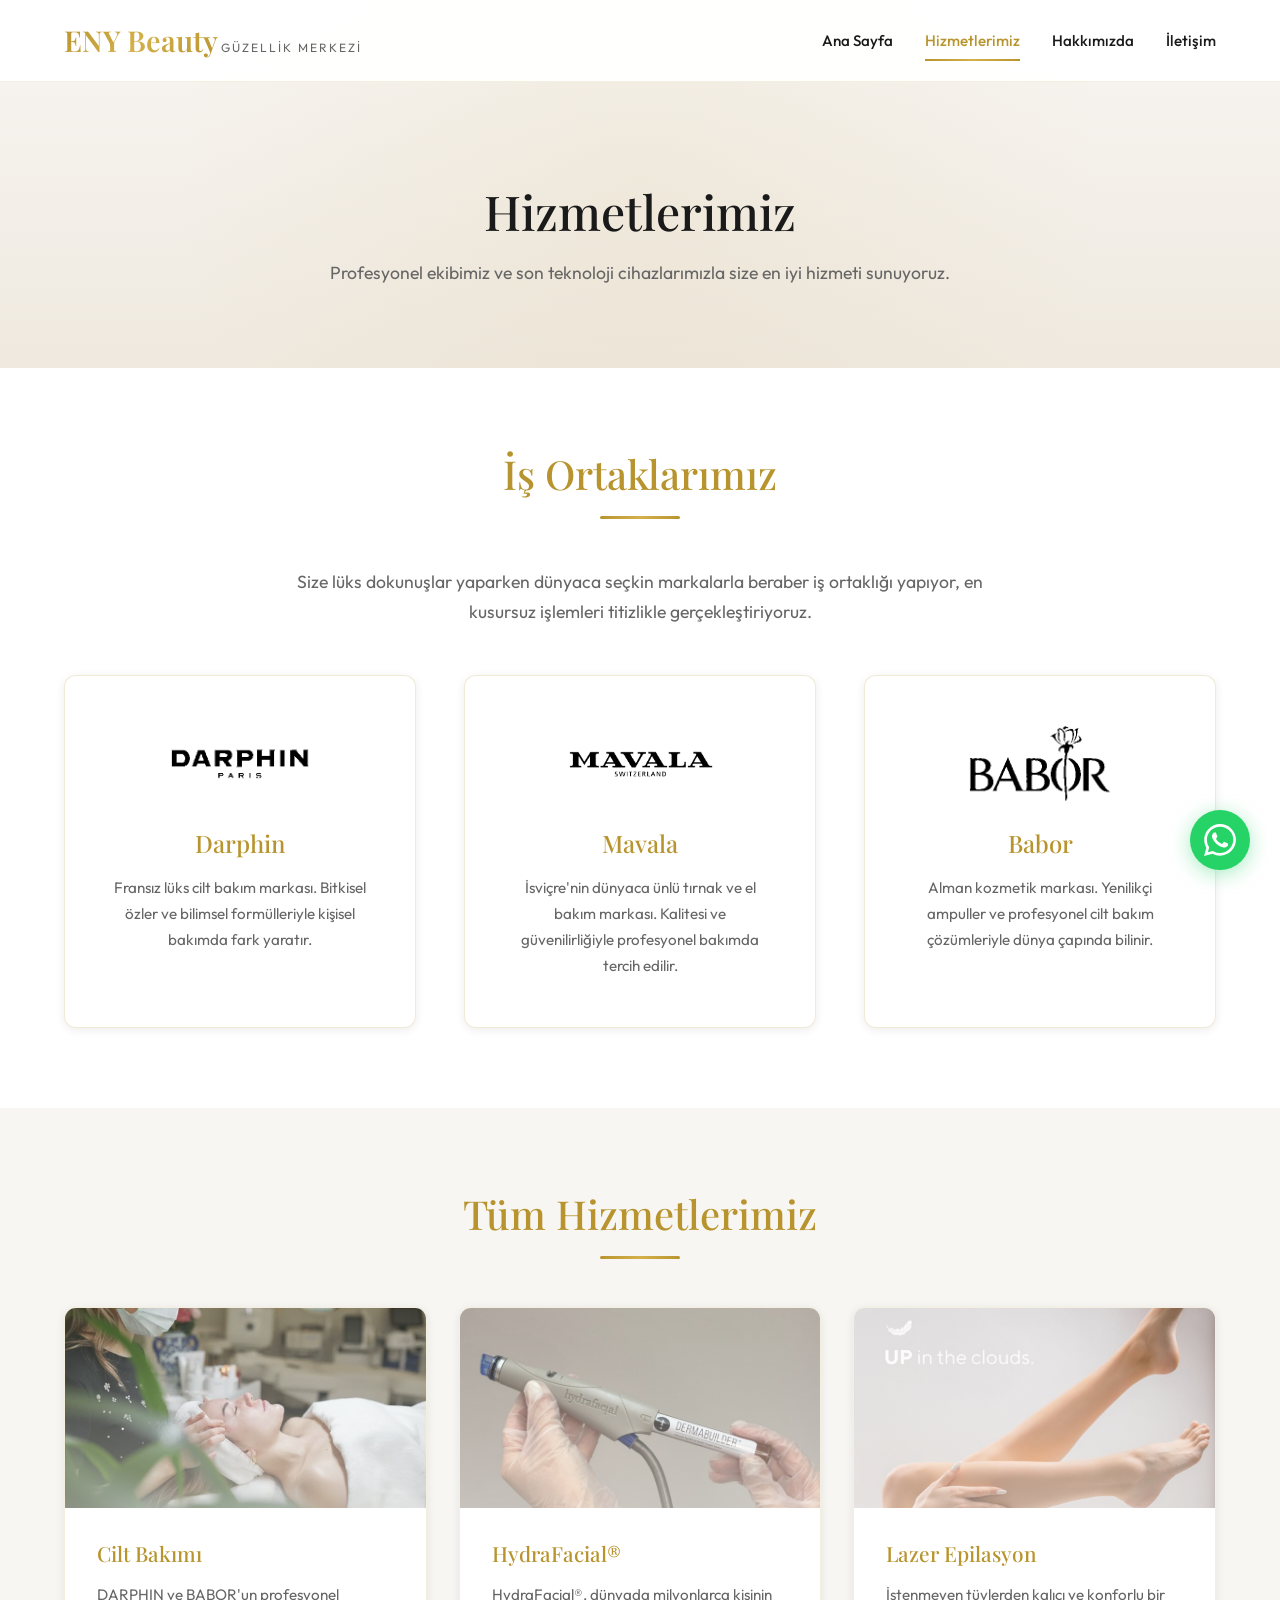
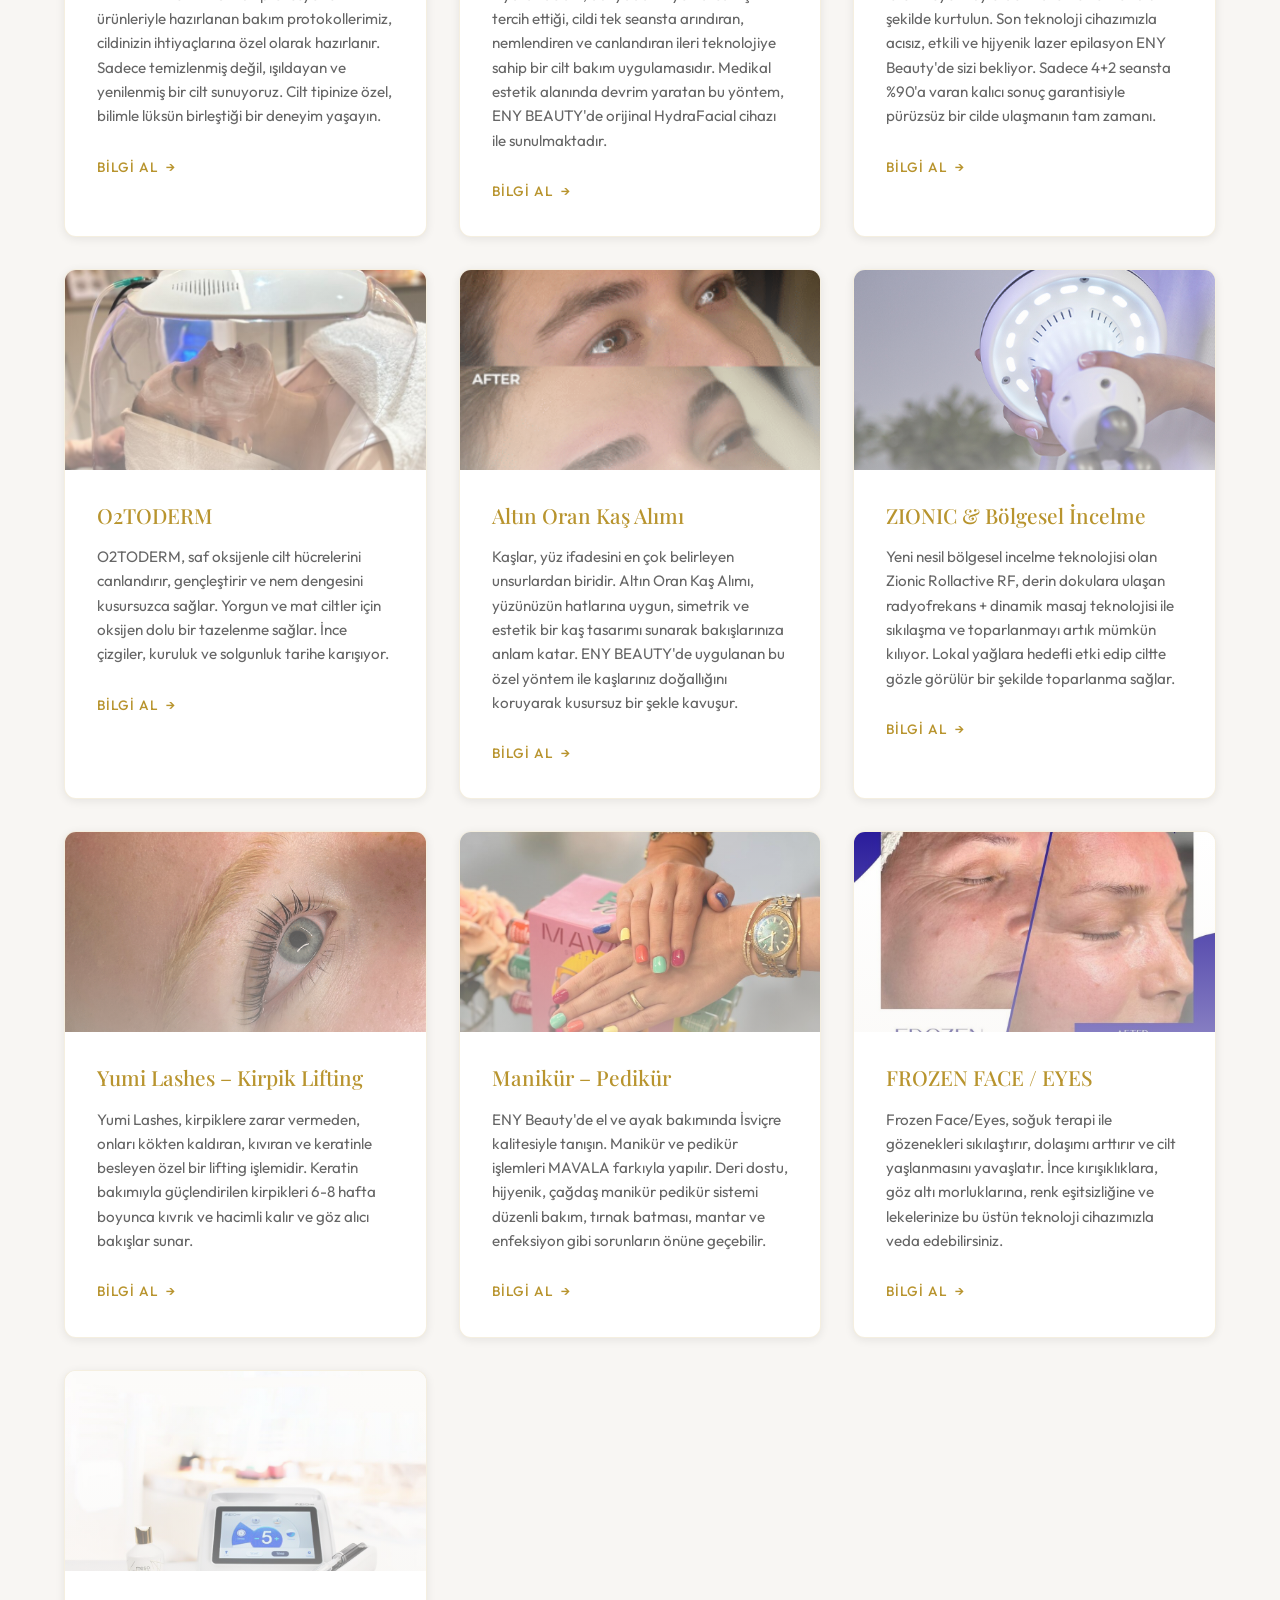
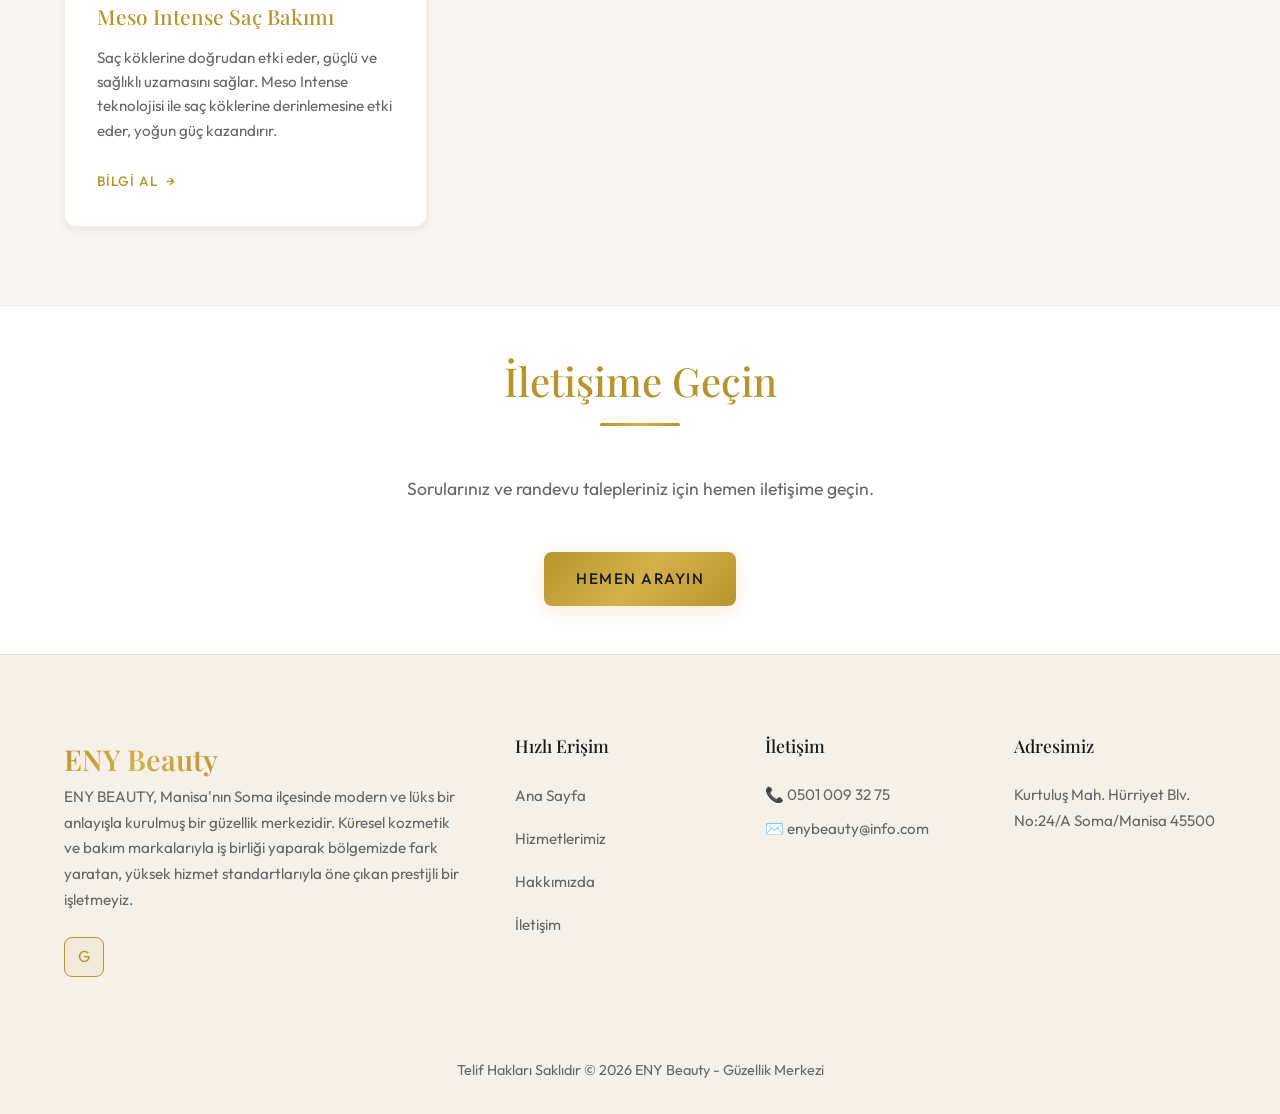
==== hizmetlerimiz.html @ 9ed24756 "all push" ====
<!DOCTYPE html>
<html lang="tr">

<head>
    <meta charset="UTF-8">
    <meta name="viewport" content="width=device-width, initial-scale=1.0">
    <meta name="description"
        content="ENY Beauty Hizmetlerimiz - Cilt Bakımı, HydraFacial, Lazer Epilasyon, O2TODERM ve daha fazlası.">
    <title>Hizmetlerimiz - ENY Beauty - Güzellik Merkezi</title>
    <link rel="icon" type="image/png" href="img/Ana-sayfa/Logo.png">

    <!-- Google Fonts -->
    <link rel="preconnect" href="https://fonts.googleapis.com">
    <link rel="preconnect" href="https://fonts.gstatic.com" crossorigin>
    <link
        href="https://fonts.googleapis.com/css2?family=Outfit:wght@300;400;500;600;700&family=Playfair+Display:wght@400;500;600;700&display=swap"
        rel="stylesheet">

    <!-- Styles -->
    <link rel="stylesheet" href="css/style.css">
</head>

<body>
    <!-- Header -->
    <header class="header" id="header">
        <div class="container">
            <a href="index.html" class="logo">
                <div>
                    <span class="logo-text">ENY Beauty</span>
                    <span class="logo-tagline">Güzellik Merkezi</span>
                </div>
            </a>

            <nav class="nav" id="nav">
                <a href="index.html" class="nav-link">Ana Sayfa</a>
                <a href="hizmetlerimiz.html" class="nav-link active">Hizmetlerimiz</a>
                <a href="hakkimizda.html" class="nav-link">Hakkımızda</a>
                <a href="iletisim.html" class="nav-link">İletişim</a>
            </nav>

            <div class="menu-toggle" id="menuToggle">
                <span></span>
                <span></span>
                <span></span>
            </div>
        </div>
    </header>

    <!-- Page Header -->
    <section class="page-header">
        <div class="container">
            <h1>Hizmetlerimiz</h1>
            <p>Profesyonel ekibimiz ve son teknoloji cihazlarımızla size en iyi hizmeti sunuyoruz.</p>
        </div>
    </section>

    <!-- Partners Section -->
    <section class="section partners">
        <div class="container">
            <h2 class="section-title">İş Ortaklarımız</h2>
            <p class="section-subtitle">
                Size lüks dokunuşlar yaparken dünyaca seçkin markalarla beraber iş ortaklığı yapıyor, en kusursuz
                işlemleri titizlikle gerçekleştiriyoruz.
            </p>

            <div class="partners-grid">
                <div class="partner-card">
                    <img src="img/is-birlikleri/Darphin.png" alt="Darphin Logo" class="partner-logo-img">
                    <h3>Darphin</h3>
                    <p>Fransız lüks cilt bakım markası. Bitkisel özler ve bilimsel formülleriyle kişisel bakımda fark
                        yaratır.</p>
                </div>

                <div class="partner-card">
                    <img src="img/is-birlikleri/Mavala.png" alt="Mavala Logo" class="partner-logo-img">
                    <h3>Mavala</h3>
                    <p>İsviçre'nin dünyaca ünlü tırnak ve el bakım markası. Kalitesi ve güvenilirliğiyle profesyonel
                        bakımda tercih edilir.</p>
                </div>

                <div class="partner-card">
                    <img src="img/is-birlikleri/Babor.png" alt="Babor Logo" class="partner-logo-img">
                    <h3>Babor</h3>
                    <p>Alman kozmetik markası. Yenilikçi ampuller ve profesyonel cilt bakım çözümleriyle dünya çapında
                        bilinir.</p>
                </div>
            </div>
        </div>
    </section>

    <!-- All Services Section -->
    <section class="section services">
        <div class="container">
            <h2 class="section-title">Tüm Hizmetlerimiz</h2>

            <div class="services-grid">
                <!-- Cilt Bakımı -->
                <div class="service-card">
                    <div class="service-card-image">
                        <img src="img/Ana-sayfa/cilt-bakimi.png" alt="Cilt Bakımı" class="service-img">
                    </div>
                    <div class="service-card-content">
                        <h3>Cilt Bakımı</h3>
                        <p>DARPHIN ve BABOR'un profesyonel ürünleriyle hazırlanan bakım protokollerimiz, cildinizin
                            ihtiyaçlarına özel olarak hazırlanır. Sadece temizlenmiş değil, ışıldayan ve yenilenmiş bir
                            cilt sunuyoruz. Cilt tipinize özel, bilimle lüksün birleştiği bir deneyim yaşayın.</p>
                        <a href="cilt-bakimi.html" class="service-link">Bilgi Al</a>
                    </div>
                </div>

                <!-- HydraFacial -->
                <div class="service-card">
                    <div class="service-card-image">
                        <img src="img/Ana-sayfa/hydra-facial.jpg" alt="HydraFacial" class="service-img">
                    </div>
                    <div class="service-card-content">
                        <h3>HydraFacial®</h3>
                        <p>HydraFacial®, dünyada milyonlarca kişinin tercih ettiği, cildi tek seansta arındıran,
                            nemlendiren ve canlandıran ileri teknolojiye sahip bir cilt bakım uygulamasıdır. Medikal
                            estetik alanında devrim yaratan bu yöntem, ENY BEAUTY'de orijinal HydraFacial cihazı ile
                            sunulmaktadır.</p>
                        <a href="hydrafacial.html" class="service-link">Bilgi Al</a>
                    </div>
                </div>

                <!-- Lazer Epilasyon -->
                <div class="service-card">
                    <div class="service-card-image">
                        <img src="img/Ana-sayfa/lazer-epilasyon.jpg" alt="Lazer Epilasyon" class="service-img">
                    </div>
                    <div class="service-card-content">
                        <h3>Lazer Epilasyon</h3>
                        <p>İstenmeyen tüylerden kalıcı ve konforlu bir şekilde kurtulun. Son teknoloji cihazımızla
                            acısız, etkili ve hijyenik lazer epilasyon ENY Beauty'de sizi bekliyor. Sadece 4+2 seansta
                            %90'a varan kalıcı sonuç garantisiyle pürüzsüz bir cilde ulaşmanın tam zamanı.</p>
                        <a href="lazer-epilasyon.html" class="service-link">Bilgi Al</a>
                    </div>
                </div>

                <!-- O2TODERM -->
                <div class="service-card">
                    <div class="service-card-image">
                        <img src="img/Ana-sayfa/o2-toderm.jpg" alt="O2TODERM" class="service-img">
                    </div>
                    <div class="service-card-content">
                        <h3>O2TODERM</h3>
                        <p>O2TODERM, saf oksijenle cilt hücrelerini canlandırır, gençleştirir ve nem dengesini
                            kusursuzca sağlar. Yorgun ve mat ciltler için oksijen dolu bir tazelenme sağlar. İnce
                            çizgiler, kuruluk ve solgunluk tarihe karışıyor.</p>
                        <a href="o2toderm.html" class="service-link">Bilgi Al</a>
                    </div>
                </div>

                <!-- Altın Oran Kaş Alımı -->
                <div class="service-card">
                    <div class="service-card-image">
                        <img src="img/Ana-sayfa/altin-oran-kas-alimi.png" alt="Altın Oran Kaş Alımı"
                            class="service-img">
                    </div>
                    <div class="service-card-content">
                        <h3>Altın Oran Kaş Alımı</h3>
                        <p>Kaşlar, yüz ifadesini en çok belirleyen unsurlardan biridir. Altın Oran Kaş Alımı, yüzünüzün
                            hatlarına uygun, simetrik ve estetik bir kaş tasarımı sunarak bakışlarınıza anlam katar. ENY
                            BEAUTY'de uygulanan bu özel yöntem ile kaşlarınız doğallığını koruyarak kusursuz bir şekle
                            kavuşur.</p>
                        <a href="altin-oran-kas-alimi.html" class="service-link">Bilgi Al</a>
                    </div>
                </div>

                <!-- ZIONIC & Bölgesel İncelme -->
                <div class="service-card">
                    <div class="service-card-image">
                        <img src="img/Ana-sayfa/zionic.jpg" alt="ZIONIC" class="service-img">
                    </div>
                    <div class="service-card-content">
                        <h3>ZIONIC & Bölgesel İncelme</h3>
                        <p>Yeni nesil bölgesel incelme teknolojisi olan Zionic Rollactive RF, derin dokulara ulaşan
                            radyofrekans + dinamik masaj teknolojisi ile sıkılaşma ve toparlanmayı artık mümkün kılıyor.
                            Lokal yağlara hedefli etki edip ciltte gözle görülür bir şekilde toparlanma sağlar.</p>
                        <a href="zionic.html" class="service-link">Bilgi Al</a>
                    </div>
                </div>

                <!-- Yumi Lashes – Kirpik Lifting -->
                <div class="service-card">
                    <div class="service-card-image">
                        <img src="img/Ana-sayfa/yumi-lashes.png" alt="Kirpik Lifting" class="service-img">
                    </div>
                    <div class="service-card-content">
                        <h3>Yumi Lashes – Kirpik Lifting</h3>
                        <p>Yumi Lashes, kirpiklere zarar vermeden, onları kökten kaldıran, kıvıran ve keratinle besleyen
                            özel bir lifting işlemidir. Keratin bakımıyla güçlendirilen kirpikleri 6-8 hafta boyunca
                            kıvrık ve hacimli kalır ve göz alıcı bakışlar sunar.</p>
                        <a href="kirpik-lifting.html" class="service-link">Bilgi Al</a>
                    </div>
                </div>

                <!-- Manikür – Pedikür -->
                <div class="service-card">
                    <div class="service-card-image">
                        <img src="img/Ana-sayfa/manikur-pedikur.jpg" alt="Manikür Pedikür" class="service-img">
                    </div>
                    <div class="service-card-content">
                        <h3>Manikür – Pedikür</h3>
                        <p>ENY Beauty'de el ve ayak bakımında İsviçre kalitesiyle tanışın. Manikür ve pedikür işlemleri
                            MAVALA farkıyla yapılır. Deri dostu, hijyenik, çağdaş manikür pedikür sistemi düzenli bakım,
                            tırnak batması, mantar ve enfeksiyon gibi sorunların önüne geçebilir.</p>
                        <a href="manikur-pedikur.html" class="service-link">Bilgi Al</a>
                    </div>
                </div>

                <!-- FROZEN FACE / EYES -->
                <div class="service-card">
                    <div class="service-card-image">
                        <img src="img/Ana-sayfa/frozen-eyes.jpg" alt="Frozen Face Eyes" class="service-img">
                    </div>
                    <div class="service-card-content">
                        <h3>FROZEN FACE / EYES</h3>
                        <p>Frozen Face/Eyes, soğuk terapi ile gözenekleri sıkılaştırır, dolaşımı arttırır ve cilt
                            yaşlanmasını yavaşlatır. İnce kırışıklıklara, göz altı morluklarına, renk eşitsizliğine ve
                            lekelerinize bu üstün teknoloji cihazımızla veda edebilirsiniz.</p>
                        <a href="frozenface-eyes.html" class="service-link">Bilgi Al</a>
                    </div>
                </div>

                <!-- Meso Intense Saç Bakımı -->
                <div class="service-card">
                    <div class="service-card-image">
                        <img src="img/Ana-sayfa/meos-intense.jpg" alt="Meso Intense" class="service-img">
                    </div>
                    <div class="service-card-content">
                        <h3>Meso Intense Saç Bakımı</h3>
                        <p>Saç köklerine doğrudan etki eder, güçlü ve sağlıklı uzamasını sağlar. Meso Intense
                            teknolojisi ile saç köklerine derinlemesine etki eder, yoğun güç kazandırır.</p>
                        <a href="meso-intense-sac-bakimi.html" class="service-link">Bilgi Al</a>
                    </div>
                </div>
            </div>
        </div>
    </section>

    <!-- Contact CTA -->
    <section class="section" style="background: var(--color-bg-card); padding: var(--spacing-xl) 0;">
        <div class="container text-center">
            <h2 class="section-title">İletişime Geçin</h2>
            <p class="section-subtitle">Sorularınız ve randevu talepleriniz için hemen iletişime geçin.</p>
            <a href="tel:+905010093275" class="btn btn-primary">Hemen Arayın</a>
        </div>
    </section>

    <!-- Footer -->
    <footer class="footer">
        <div class="container">
            <div class="footer-grid">
                <div class="footer-brand">
                    <span class="logo-text">ENY Beauty</span>
                    <p>
                        ENY BEAUTY, Manisa'nın Soma ilçesinde modern ve lüks bir anlayışla kurulmuş bir güzellik
                        merkezidir. Küresel kozmetik ve bakım markalarıyla iş birliği yaparak bölgemizde fark yaratan,
                        yüksek hizmet standartlarıyla öne çıkan prestijli bir işletmeyiz.
                    </p>
                    <div class="footer-social">
                        <a href="https://g.co/kgs/s9RyV7R" target="_blank" class="social-link"
                            title="Google Reviews">G</a>
                    </div>
                </div>

                <div class="footer-column">
                    <h4>Hızlı Erişim</h4>
                    <ul>
                        <li><a href="index.html">Ana Sayfa</a></li>
                        <li><a href="hizmetlerimiz.html">Hizmetlerimiz</a></li>
                        <li><a href="hakkimizda.html">Hakkımızda</a></li>
                        <li><a href="iletisim.html">İletişim</a></li>
                    </ul>
                </div>

                <div class="footer-column">
                    <h4>İletişim</h4>
                    <p>📞 0501 009 32 75</p>
                    <p>✉️ enybeauty@info.com</p>
                </div>

                <div class="footer-column">
                    <h4>Adresimiz</h4>
                    <p>Kurtuluş Mah. Hürriyet Blv. No:24/A Soma/Manisa 45500</p>
                </div>
            </div>

            <div class="footer-bottom">
                <p>Telif Hakları Saklıdır © 2026 ENY Beauty - Güzellik Merkezi</p>
            </div>
        </div>
    </footer>

    <!-- WhatsApp Button -->
    <a href="https://wa.me/905010093275" target="_blank" class="whatsapp-btn" title="WhatsApp ile iletişime geçin">
        <svg viewBox="0 0 24 24" xmlns="http://www.w3.org/2000/svg">
            <path
                d="M17.472 14.382c-.297-.149-1.758-.867-2.03-.967-.273-.099-.471-.148-.67.15-.197.297-.767.966-.94 1.164-.173.199-.347.223-.644.075-.297-.15-1.255-.463-2.39-1.475-.883-.788-1.48-1.761-1.653-2.059-.173-.297-.018-.458.13-.606.134-.133.298-.347.446-.52.149-.174.198-.298.298-.497.099-.198.05-.371-.025-.52-.075-.149-.669-1.612-.916-2.207-.242-.579-.487-.5-.669-.51-.173-.008-.371-.01-.57-.01-.198 0-.52.074-.792.372-.272.297-1.04 1.016-1.04 2.479 0 1.462 1.065 2.875 1.213 3.074.149.198 2.096 3.2 5.077 4.487.709.306 1.262.489 1.694.625.712.227 1.36.195 1.871.118.571-.085 1.758-.719 2.006-1.413.248-.694.248-1.289.173-1.413-.074-.124-.272-.198-.57-.347m-5.421 7.403h-.004a9.87 9.87 0 01-5.031-1.378l-.361-.214-3.741.982.998-3.648-.235-.374a9.86 9.86 0 01-1.51-5.26c.001-5.45 4.436-9.884 9.888-9.884 2.64 0 5.122 1.03 6.988 2.898a9.825 9.825 0 012.893 6.994c-.003 5.45-4.437 9.884-9.885 9.884m8.413-18.297A11.815 11.815 0 0012.05 0C5.495 0 .16 5.335.157 11.892c0 2.096.547 4.142 1.588 5.945L.057 24l6.305-1.654a11.882 11.882 0 005.683 1.448h.005c6.554 0 11.89-5.335 11.893-11.893a11.821 11.821 0 00-3.48-8.413z" />
        </svg>
    </a>

    <!-- JavaScript -->
    <script>
        // Header scroll effect
        const header = document.getElementById('header');
        window.addEventListener('scroll', () => {
            if (window.scrollY > 100) {
                header.classList.add('scrolled');
            } else {
                header.classList.remove('scrolled');
            }
        });

        // Mobile menu toggle
        const menuToggle = document.getElementById('menuToggle');
        const nav = document.getElementById('nav');

        menuToggle.addEventListener('click', () => {
            nav.classList.toggle('active');
        });

        // Close menu when clicking on a link
        document.querySelectorAll('.nav-link').forEach(link => {
            link.addEventListener('click', () => {
                nav.classList.remove('active');
            });
        });
    </script>
</body>

</html>
---- css/style.css ----
/* ===============================================
   ENY Beauty - Premium Beauty Center
   Premium & Luxury Design System - LIGHT MODE
   =============================================== */

/* CSS Variables */
:root {
  /* Primary Colors - Gold/Luxury Theme */
  --color-primary: #b8942e;
  --color-primary-light: #d4b04a;
  --color-primary-dark: #96780e;

  /* Background Colors - LIGHT MODE */
  --color-bg-dark: #ffffff;
  --color-bg-darker: #f8f6f3;
  --color-bg-card: #ffffff;
  --color-bg-card-hover: #faf9f7;

  /* Text Colors - LIGHT MODE */
  --color-text-light: #1a1a1a;
  --color-text-muted: #666666;
  --color-text-dark: #1a1a1a;

  /* Accent Colors */
  --color-accent: #e8d5b7;
  --color-success: #4caf50;
  --color-whatsapp: #25d366;

  /* Gradients - LIGHT MODE */
  --gradient-gold: linear-gradient(135deg, #b8942e 0%, #d4b04a 50%, #b8942e 100%);
  --gradient-dark: linear-gradient(180deg, #f8f6f3 0%, #efe9df 100%);
  --gradient-overlay: linear-gradient(180deg, rgba(255, 255, 255, 0.1) 0%, rgba(248, 246, 243, 0.5) 100%);

  /* Typography */
  --font-heading: 'Playfair Display', serif;
  --font-body: 'Outfit', sans-serif;

  /* Spacing */
  --spacing-xs: 0.5rem;
  --spacing-sm: 1rem;
  --spacing-md: 1.5rem;
  --spacing-lg: 2rem;
  --spacing-xl: 3rem;
  --spacing-xxl: 5rem;

  /* Border Radius */
  --radius-sm: 8px;
  --radius-md: 12px;
  --radius-lg: 20px;
  --radius-full: 50%;

  /* Shadows - LIGHT MODE */
  --shadow-sm: 0 2px 10px rgba(0, 0, 0, 0.08);
  --shadow-md: 0 4px 20px rgba(0, 0, 0, 0.1);
  --shadow-lg: 0 10px 40px rgba(0, 0, 0, 0.12);
  --shadow-gold: 0 4px 20px rgba(184, 148, 46, 0.2);

  /* Transitions */
  --transition-fast: 0.2s ease;
  --transition-normal: 0.3s ease;
  --transition-slow: 0.5s ease;
}

/* Logo Image */
.logo-img {
  width: 40px;
  height: 40px;
  object-fit: contain;
  margin-right: 10px;
}

/* Partner Logo Image */
.partner-logo-img {
  width: 150px;
  height: 80px;
  object-fit: contain;
  margin-bottom: var(--spacing-md);
  display: block;
  margin-left: auto;
  margin-right: auto;
}

/* Service Card Image */
.service-img {
  width: 100%;
  height: 100%;
  object-fit: cover;
}

/* Hero Overlay */
.hero-overlay {
  position: absolute;
  top: 0;
  left: 0;
  right: 0;
  bottom: 0;
  background: rgba(0, 0, 0, 0.2);
  z-index: 1;
}

/* Reset & Base */
*,
*::before,
*::after {
  margin: 0;
  padding: 0;
  box-sizing: border-box;
}

html {
  scroll-behavior: smooth;
}

body {
  font-family: var(--font-body);
  background: var(--color-bg-dark);
  color: var(--color-text-light);
  line-height: 1.7;
  overflow-x: hidden;
}

a {
  text-decoration: none;
  color: inherit;
  transition: var(--transition-fast);
}

img {
  max-width: 100%;
  height: auto;
  display: block;
}

ul {
  list-style: none;
}

h1,
h2,
h3,
h4,
h5,
h6 {
  font-family: var(--font-heading);
  font-weight: 500;
  line-height: 1.3;
}

/* ===============================================
   Utility Classes
   =============================================== */
.container {
  max-width: 1200px;
  margin: 0 auto;
  padding: 0 var(--spacing-md);
}

.section {
  padding: var(--spacing-xxl) 0;
}

.section-title {
  font-size: 2.5rem;
  color: var(--color-primary);
  text-align: center;
  margin-bottom: var(--spacing-xl);
  position: relative;
}

.section-title::after {
  content: '';
  display: block;
  width: 80px;
  height: 3px;
  background: var(--gradient-gold);
  margin: var(--spacing-sm) auto 0;
  border-radius: var(--radius-sm);
}

.section-subtitle {
  text-align: center;
  color: var(--color-text-muted);
  max-width: 700px;
  margin: 0 auto var(--spacing-xl);
  font-size: 1.1rem;
}

.btn {
  display: inline-block;
  padding: 14px 32px;
  font-family: var(--font-body);
  font-size: 0.95rem;
  font-weight: 500;
  text-transform: uppercase;
  letter-spacing: 1.5px;
  border: none;
  border-radius: var(--radius-sm);
  cursor: pointer;
  transition: var(--transition-normal);
}

.btn-primary {
  background: var(--gradient-gold);
  color: var(--color-text-dark);
  box-shadow: var(--shadow-gold);
}

.btn-primary:hover {
  transform: translateY(-3px);
  box-shadow: 0 6px 25px rgba(201, 169, 98, 0.4);
}

.btn-outline {
  background: transparent;
  color: var(--color-primary);
  border: 2px solid var(--color-primary);
}

.btn-outline:hover {
  background: var(--color-primary);
  color: var(--color-text-dark);
}

/* Hero Section Buttons - White Text */
.hero .btn-primary {
  color: #ffffff;
}

.hero .btn-outline {
  color: #ffffff;
  border-color: #ffffff;
}

.hero .btn-outline:hover {
  background: #ffffff;
  color: var(--color-text-dark);
}

.text-gold {
  color: var(--color-primary);
}

.text-center {
  text-align: center;
}

/* ===============================================
   Header & Navigation
   =============================================== */
.header {
  position: fixed;
  top: 0;
  left: 0;
  right: 0;
  z-index: 1000;
  padding: var(--spacing-sm) 0;
  background: rgba(255, 255, 255, 0.95);
  backdrop-filter: blur(10px);
  border-bottom: 1px solid rgba(184, 148, 46, 0.15);
  transition: var(--transition-normal);
}

.header.scrolled {
  padding: var(--spacing-xs) 0;
  box-shadow: var(--shadow-md);
}

.header .container {
  display: flex;
  align-items: center;
  justify-content: space-between;
}

.logo {
  display: flex;
  align-items: center;
  gap: var(--spacing-sm);
}

.logo-text {
  font-family: var(--font-heading);
  font-size: 1.8rem;
  font-weight: 600;
  background: var(--gradient-gold);
  -webkit-background-clip: text;
  -webkit-text-fill-color: transparent;
  background-clip: text;
}

.logo-tagline {
  font-size: 0.75rem;
  color: var(--color-text-muted);
  text-transform: uppercase;
  letter-spacing: 2px;
}

.nav {
  display: flex;
  align-items: center;
  gap: var(--spacing-lg);
}

.nav-link {
  font-size: 0.95rem;
  font-weight: 500;
  color: var(--color-text-light);
  position: relative;
  padding: var(--spacing-xs) 0;
}

.nav-link::after {
  content: '';
  position: absolute;
  bottom: 0;
  left: 0;
  width: 0;
  height: 2px;
  background: var(--gradient-gold);
  transition: var(--transition-normal);
}

.nav-link:hover::after,
.nav-link.active::after {
  width: 100%;
}

.nav-link:hover,
.nav-link.active {
  color: var(--color-primary);
}

/* Mobile Menu Toggle */
.menu-toggle {
  display: none;
  flex-direction: column;
  gap: 5px;
  cursor: pointer;
  padding: 10px;
}

.menu-toggle span {
  width: 25px;
  height: 2px;
  background: var(--color-primary);
  transition: var(--transition-normal);
}

/* ===============================================
   Hero Section
   =============================================== */
.hero {
  min-height: 100vh;
  display: flex;
  align-items: center;
  justify-content: center;
  position: relative;
  background: linear-gradient(135deg, #f8f6f3 0%, #efe9df 50%, #f8f6f3 100%);
  overflow: hidden;
}

.hero::before {
  content: '';
  position: absolute;
  top: 0;
  left: 0;
  right: 0;
  bottom: 0;
  background: url('data:image/svg+xml,<svg xmlns="http://www.w3.org/2000/svg" viewBox="0 0 100 100"><circle cx="50" cy="50" r="1" fill="%23c9a962" opacity="0.1"/></svg>');
  background-size: 50px 50px;
  opacity: 0.5;
}

.hero-content {
  text-align: center;
  z-index: 2;
  padding: var(--spacing-xl);
}

.hero-badge {
  display: inline-block;
  padding: var(--spacing-xs) var(--spacing-md);
  background: rgba(255, 255, 255, 0.2);
  border: 1px solid rgba(255, 255, 255, 0.5);
  border-radius: var(--radius-lg);
  color: #ffffff;
  font-size: 0.85rem;
  font-weight: 600;
  text-transform: uppercase;
  letter-spacing: 3px;
  margin-bottom: var(--spacing-lg);
  animation: fadeInUp 0.8s ease;
}

.hero-title {
  font-size: clamp(2.5rem, 6vw, 4.5rem);
  color: #ffffff;
  margin-bottom: var(--spacing-md);
  animation: fadeInUp 0.8s ease 0.2s both;
  text-shadow: 0 2px 10px rgba(0, 0, 0, 0.5);
}

.hero-title .highlight {
  display: block;
  color: #ffffff;
  background: none;
  -webkit-background-clip: unset;
  -webkit-text-fill-color: #ffffff;
  background-clip: unset;
}

.hero-description {
  font-size: 1.2rem;
  color: #ffffff;
  max-width: 600px;
  margin: 0 auto var(--spacing-xl);
  animation: fadeInUp 0.8s ease 0.4s both;
  text-shadow: 0 1px 6px rgba(0, 0, 0, 0.5);
}

.hero-buttons {
  display: flex;
  gap: var(--spacing-md);
  justify-content: center;
  flex-wrap: wrap;
  animation: fadeInUp 0.8s ease 0.6s both;
}

/* Floating Elements */
.hero-float {
  position: absolute;
  border-radius: var(--radius-full);
  background: var(--gradient-gold);
  opacity: 0.1;
  animation: float 6s ease-in-out infinite;
}

.hero-float-1 {
  width: 300px;
  height: 300px;
  top: 10%;
  left: -100px;
  animation-delay: 0s;
}

.hero-float-2 {
  width: 200px;
  height: 200px;
  bottom: 10%;
  right: -50px;
  animation-delay: 2s;
}

.hero-float-3 {
  width: 150px;
  height: 150px;
  top: 50%;
  right: 10%;
  animation-delay: 4s;
}

/* ===============================================
   About Section (Homepage)
   =============================================== */
.about-home {
  background: var(--color-bg-darker);
}

.about-grid {
  display: grid;
  grid-template-columns: 1fr 1fr;
  gap: var(--spacing-xxl);
  align-items: center;
}

.about-image {
  position: relative;
}

.about-image-main {
  border-radius: var(--radius-lg);
  box-shadow: var(--shadow-lg);
}

.about-image::before {
  content: '';
  position: absolute;
  top: -20px;
  left: -20px;
  right: 20px;
  bottom: 20px;
  border: 2px solid var(--color-primary);
  border-radius: var(--radius-lg);
  z-index: -1;
}

.about-content h5 {
  color: var(--color-primary);
  font-size: 0.9rem;
  text-transform: uppercase;
  letter-spacing: 3px;
  margin-bottom: var(--spacing-sm);
}

.about-content h2 {
  font-size: 2.5rem;
  color: var(--color-text-light);
  margin-bottom: var(--spacing-md);
}

.about-content p {
  color: var(--color-text-muted);
  margin-bottom: var(--spacing-lg);
  font-size: 1.05rem;
}

/* ===============================================
   Partners Section
   =============================================== */
.partners {
  background: var(--color-bg-dark);
  text-align: center;
}

.partners-grid {
  display: grid;
  grid-template-columns: repeat(3, 1fr);
  gap: var(--spacing-xl);
}

.partner-card {
  background: var(--color-bg-card);
  padding: var(--spacing-xl);
  border-radius: var(--radius-md);
  border: 1px solid rgba(184, 148, 46, 0.2);
  box-shadow: var(--shadow-sm);
  transition: var(--transition-normal);
}

.partner-card:hover {
  transform: translateY(-10px);
  border-color: var(--color-primary);
  box-shadow: var(--shadow-gold);
}

.partner-logo {
  width: 80px;
  height: 80px;
  margin: 0 auto var(--spacing-md);
  background: var(--gradient-gold);
  border-radius: var(--radius-full);
  display: flex;
  align-items: center;
  justify-content: center;
  font-family: var(--font-heading);
  font-size: 1.5rem;
  color: var(--color-text-dark);
  font-weight: 700;
}

.partner-card h3 {
  font-size: 1.5rem;
  color: var(--color-primary);
  margin-bottom: var(--spacing-sm);
}

.partner-card p {
  color: var(--color-text-muted);
  font-size: 0.95rem;
}

/* ===============================================
   Services Section
   =============================================== */
.services {
  background: var(--color-bg-darker);
}

.services-grid {
  display: grid;
  grid-template-columns: repeat(auto-fit, minmax(350px, 1fr));
  gap: var(--spacing-lg);
}

.service-card {
  background: var(--color-bg-card);
  border-radius: var(--radius-md);
  overflow: hidden;
  border: 1px solid rgba(184, 148, 46, 0.15);
  box-shadow: var(--shadow-sm);
  transition: var(--transition-normal);
  position: relative;
}

.service-card:hover {
  transform: translateY(-5px);
  border-color: var(--color-primary);
  box-shadow: var(--shadow-gold);
}

.service-card-image {
  height: 200px;
  background: linear-gradient(135deg, #f5f0e8 0%, #efe9df 100%);
  display: flex;
  align-items: center;
  justify-content: center;
  position: relative;
  overflow: hidden;
}

.service-card-image::before {
  content: '';
  position: absolute;
  top: 0;
  left: 0;
  right: 0;
  bottom: 0;
  background: var(--gradient-overlay);
}

.service-icon {
  width: 80px;
  height: 80px;
  background: var(--gradient-gold);
  border-radius: var(--radius-full);
  display: flex;
  align-items: center;
  justify-content: center;
  font-size: 2rem;
  z-index: 1;
  transition: var(--transition-normal);
}

.service-card:hover .service-icon {
  transform: scale(1.1);
}

.service-card-content {
  padding: var(--spacing-lg);
}

.service-card h3 {
  font-size: 1.3rem;
  color: var(--color-primary);
  margin-bottom: var(--spacing-sm);
}

.service-card p {
  color: var(--color-text-muted);
  font-size: 0.95rem;
  margin-bottom: var(--spacing-md);
  line-height: 1.6;
}

.service-link {
  color: var(--color-primary);
  font-weight: 500;
  text-transform: uppercase;
  font-size: 0.85rem;
  letter-spacing: 1px;
  display: inline-flex;
  align-items: center;
  gap: var(--spacing-xs);
}

.service-link:hover {
  color: var(--color-primary-light);
}

.service-link::after {
  content: '→';
  transition: var(--transition-fast);
}

.service-link:hover::after {
  transform: translateX(5px);
}

/* ===============================================
   Contact Section
   =============================================== */
.contact {
  background: var(--color-bg-dark);
}

.contact-wrapper {
  display: grid;
  grid-template-columns: 1fr 1fr;
  gap: var(--spacing-xxl);
}

.contact-info h2 {
  font-size: 2.5rem;
  color: var(--color-text-light);
  margin-bottom: var(--spacing-md);
}

.contact-info>p {
  color: var(--color-text-muted);
  margin-bottom: var(--spacing-xl);
}

.contact-item {
  display: flex;
  align-items: flex-start;
  gap: var(--spacing-md);
  margin-bottom: var(--spacing-lg);
}

.contact-item-icon {
  width: 50px;
  height: 50px;
  background: rgba(201, 169, 98, 0.1);
  border: 1px solid var(--color-primary);
  border-radius: var(--radius-sm);
  display: flex;
  align-items: center;
  justify-content: center;
  font-size: 1.2rem;
  flex-shrink: 0;
}

.contact-item-content h4 {
  color: var(--color-text-light);
  font-size: 1rem;
  margin-bottom: 4px;
  text-transform: uppercase;
  letter-spacing: 1px;
}

.contact-item-content p,
.contact-item-content a {
  color: var(--color-text-muted);
  font-size: 1rem;
}

.contact-item-content a:hover {
  color: var(--color-primary);
}

.contact-map {
  border-radius: var(--radius-md);
  overflow: hidden;
  box-shadow: var(--shadow-lg);
  height: 100%;
  min-height: 400px;
}

.contact-map iframe {
  width: 100%;
  height: 100%;
  border: none;
}

/* ===============================================
   Page Headers
   =============================================== */
.page-header {
  padding: 180px 0 80px;
  background: var(--gradient-dark);
  text-align: center;
  position: relative;
  overflow: hidden;
}

.page-header::before {
  content: '';
  position: absolute;
  top: 0;
  left: 0;
  right: 0;
  bottom: 0;
  background: radial-gradient(circle at center, rgba(201, 169, 98, 0.1) 0%, transparent 70%);
}

.page-header h1 {
  font-size: 3rem;
  color: var(--color-text-light);
  margin-bottom: var(--spacing-sm);
  position: relative;
}

.page-header p {
  color: var(--color-text-muted);
  font-size: 1.1rem;
  position: relative;
}

/* ===============================================
   About Page
   =============================================== */
.about-section {
  background: var(--color-bg-darker);
}

.about-intro {
  max-width: 900px;
  margin: 0 auto;
  text-align: center;
}

.about-intro h2 {
  font-size: 2rem;
  color: var(--color-primary);
  margin-bottom: var(--spacing-lg);
}

.about-intro p {
  color: var(--color-text-muted);
  font-size: 1.1rem;
  line-height: 1.8;
}

.mission-vision {
  display: grid;
  grid-template-columns: 1fr 1fr;
  gap: var(--spacing-xl);
  margin-top: var(--spacing-xxl);
}

.mv-card {
  background: var(--color-bg-card);
  padding: var(--spacing-xl);
  border-radius: var(--radius-md);
  border: 1px solid rgba(184, 148, 46, 0.2);
  box-shadow: var(--shadow-sm);
  transition: var(--transition-normal);
}

.mv-card:hover {
  border-color: var(--color-primary);
  box-shadow: var(--shadow-gold);
}

.mv-card h5 {
  color: var(--color-primary);
  font-size: 0.85rem;
  text-transform: uppercase;
  letter-spacing: 3px;
  margin-bottom: var(--spacing-sm);
}

.mv-card h3 {
  font-size: 1.8rem;
  color: var(--color-text-light);
  margin-bottom: var(--spacing-md);
}

.mv-card p {
  color: var(--color-text-muted);
  line-height: 1.7;
}

/* ===============================================
   Footer
   =============================================== */
.footer {
  background: #f5f0e8;
  padding: var(--spacing-xxl) 0 var(--spacing-lg);
  border-top: 1px solid rgba(184, 148, 46, 0.2);
}

.footer-grid {
  display: grid;
  grid-template-columns: 2fr 1fr 1fr 1fr;
  gap: var(--spacing-xl);
  margin-bottom: var(--spacing-xl);
}

.footer-brand .logo-text {
  margin-bottom: var(--spacing-md);
}

.footer-brand p {
  color: var(--color-text-muted);
  font-size: 0.95rem;
  line-height: 1.7;
  margin-bottom: var(--spacing-md);
}

.footer-social {
  display: flex;
  gap: var(--spacing-sm);
}

.social-link {
  width: 40px;
  height: 40px;
  background: rgba(201, 169, 98, 0.1);
  border: 1px solid var(--color-primary);
  border-radius: var(--radius-sm);
  display: flex;
  align-items: center;
  justify-content: center;
  color: var(--color-primary);
  transition: var(--transition-normal);
}

.social-link:hover {
  background: var(--color-primary);
  color: var(--color-text-dark);
}

.footer-column h4 {
  color: var(--color-text-light);
  font-size: 1.1rem;
  margin-bottom: var(--spacing-md);
  font-family: var(--font-heading);
}

.footer-column ul li {
  margin-bottom: var(--spacing-sm);
}

.footer-column a {
  color: var(--color-text-muted);
  font-size: 0.95rem;
  transition: var(--transition-fast);
}

.footer-column a:hover {
  color: var(--color-primary);
  padding-left: 5px;
}

.footer-column p {
  color: var(--color-text-muted);
  font-size: 0.95rem;
  margin-bottom: var(--spacing-xs);
}

.footer-bottom {
  text-align: center;
  padding-top: var(--spacing-lg);
  border-top: 1px solid rgba(255, 255, 255, 0.1);
}

.footer-bottom p {
  color: var(--color-text-muted);
  font-size: 0.9rem;
}

/* ===============================================
   WhatsApp Button
   =============================================== */
.whatsapp-btn {
  position: fixed;
  bottom: 30px;
  right: 30px;
  width: 60px;
  height: 60px;
  background: var(--color-whatsapp);
  border-radius: var(--radius-full);
  display: flex;
  align-items: center;
  justify-content: center;
  color: white;
  font-size: 1.8rem;
  box-shadow: 0 4px 20px rgba(37, 211, 102, 0.4);
  z-index: 999;
  transition: var(--transition-normal);
}

.whatsapp-btn:hover {
  transform: scale(1.1);
  box-shadow: 0 6px 30px rgba(37, 211, 102, 0.5);
}

.whatsapp-btn svg {
  width: 32px;
  height: 32px;
  fill: white;
}

/* ===============================================
   Animations
   =============================================== */
@keyframes fadeInUp {
  from {
    opacity: 0;
    transform: translateY(30px);
  }

  to {
    opacity: 1;
    transform: translateY(0);
  }
}

@keyframes float {

  0%,
  100% {
    transform: translateY(0) rotate(0deg);
  }

  50% {
    transform: translateY(-20px) rotate(5deg);
  }
}

@keyframes pulse {

  0%,
  100% {
    transform: scale(1);
  }

  50% {
    transform: scale(1.05);
  }
}

/* ===============================================
   Responsive Design
   =============================================== */
@media (max-width: 1024px) {
  .footer-grid {
    grid-template-columns: 1fr 1fr;
  }

  .about-grid {
    grid-template-columns: 1fr;
    gap: var(--spacing-xl);
  }

  .about-image {
    order: -1;
    max-width: 500px;
    margin: 0 auto;
  }
}

@media (max-width: 768px) {
  .nav {
    position: fixed;
    top: 0;
    right: -100%;
    width: 80%;
    max-width: 300px;
    height: 100vh;
    background: var(--color-bg-darker);
    flex-direction: column;
    justify-content: center;
    padding: var(--spacing-xl);
    gap: var(--spacing-xl);
    transition: var(--transition-normal);
    box-shadow: var(--shadow-lg);
  }

  .nav.active {
    right: 0;
  }

  .menu-toggle {
    display: flex;
    z-index: 1001;
  }

  .hero-title {
    font-size: 2.5rem;
  }

  .partners-grid {
    grid-template-columns: 1fr;
  }

  .services-grid {
    grid-template-columns: 1fr;
  }

  .contact-wrapper {
    grid-template-columns: 1fr;
  }

  .mission-vision {
    grid-template-columns: 1fr;
  }

  .footer-grid {
    grid-template-columns: 1fr;
    text-align: center;
  }

  .footer-social {
    justify-content: center;
  }

  .section-title {
    font-size: 2rem;
  }

  .page-header h1 {
    font-size: 2.2rem;
  }
}

@media (max-width: 480px) {
  .hero-buttons {
    flex-direction: column;
    align-items: center;
  }

  .btn {
    width: 100%;
    max-width: 280px;
    text-align: center;
  }

  .whatsapp-btn {
    bottom: 20px;
    right: 20px;
    width: 50px;
    height: 50px;
  }
}

/* ===============================================
   Service Page Banner (Same style as homepage hero)
   =============================================== */
.service-banner {
  position: relative;
  min-height: 350px;
  display: flex;
  align-items: center;
  justify-content: center;
  background-size: cover;
  background-position: center;
  background-repeat: no-repeat;
  margin-top: 80px;
}

.service-banner::before {
  content: '';
  position: absolute;
  top: 0;
  left: 0;
  right: 0;
  bottom: 0;
  background: rgba(0, 0, 0, 0.2);
  z-index: 1;
}

.service-banner .container {
  position: relative;
  z-index: 2;
  text-align: center;
}

.service-banner h1 {
  font-size: clamp(2rem, 5vw, 3.5rem);
  color: #ffffff;
  margin-bottom: var(--spacing-sm);
  text-shadow: 0 2px 10px rgba(0, 0, 0, 0.5);
}

.service-banner p {
  font-size: 1.2rem;
  color: #ffffff;
  text-shadow: 0 1px 6px rgba(0, 0, 0, 0.5);
}

/* Service Gallery */
.service-gallery {
  display: grid;
  grid-template-columns: repeat(2, 1fr);
  gap: var(--spacing-lg);
  margin-top: var(--spacing-xxl);
}

.service-gallery img {
  width: 100%;
  height: 300px;
  object-fit: cover;
  border-radius: var(--radius-md);
  box-shadow: var(--shadow-md);
  transition: var(--transition-normal);
}

.service-gallery img:hover {
  transform: scale(1.02);
  box-shadow: var(--shadow-lg);
}

@media (max-width: 768px) {
  .service-gallery {
    grid-template-columns: 1fr;
  }

  .service-banner {
    min-height: 280px;
  }
}
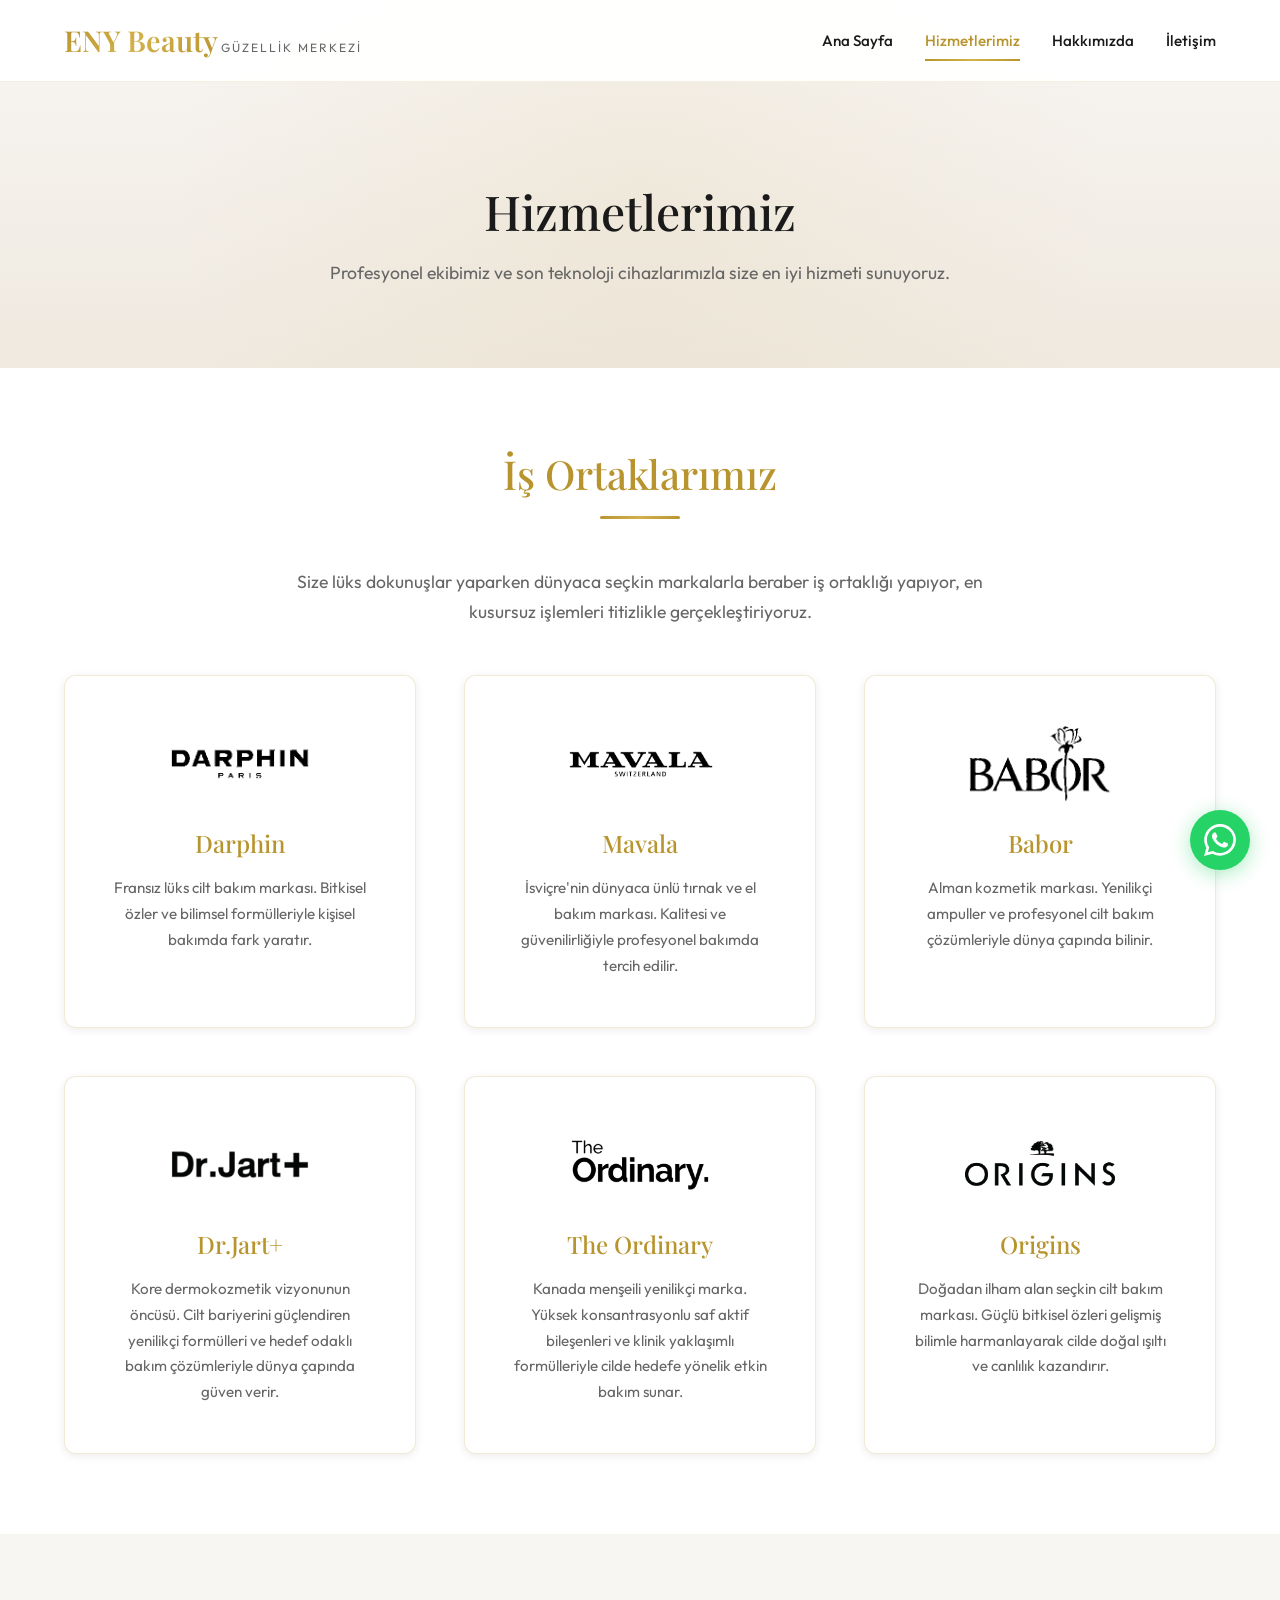
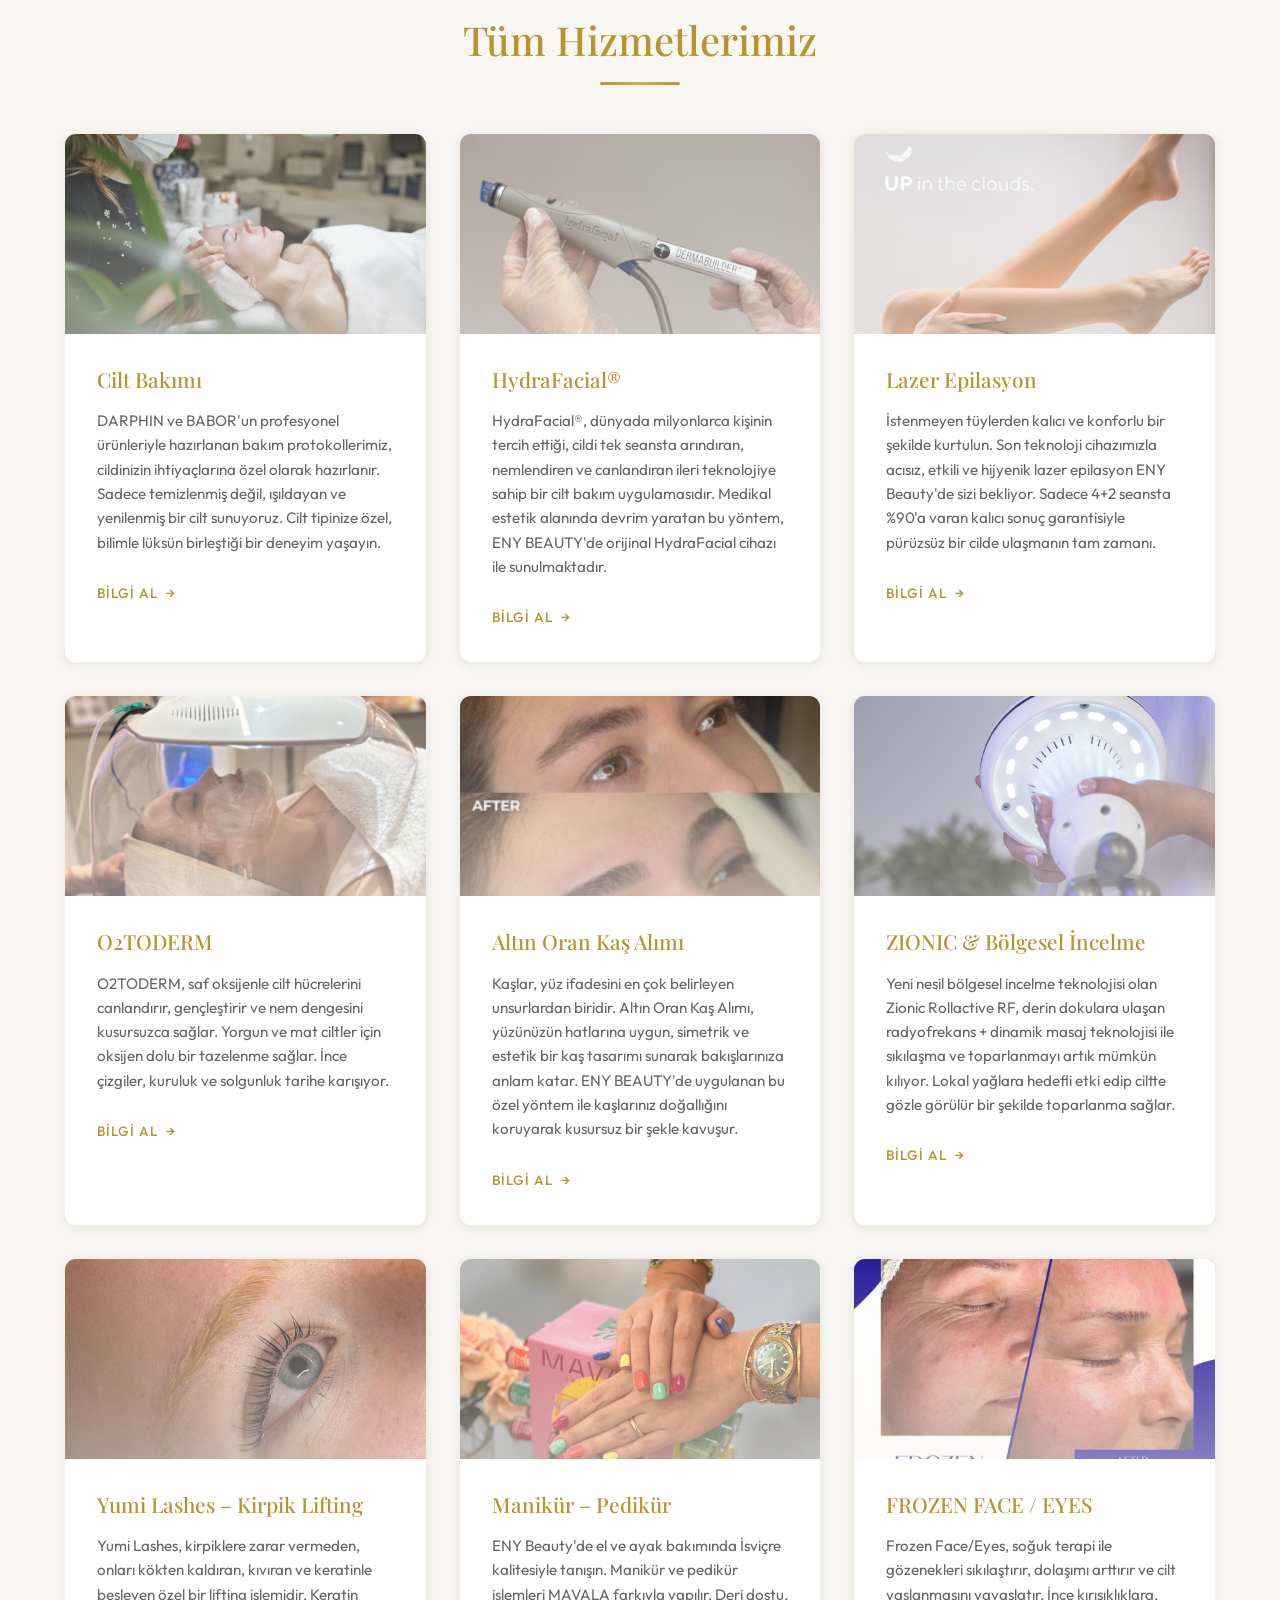
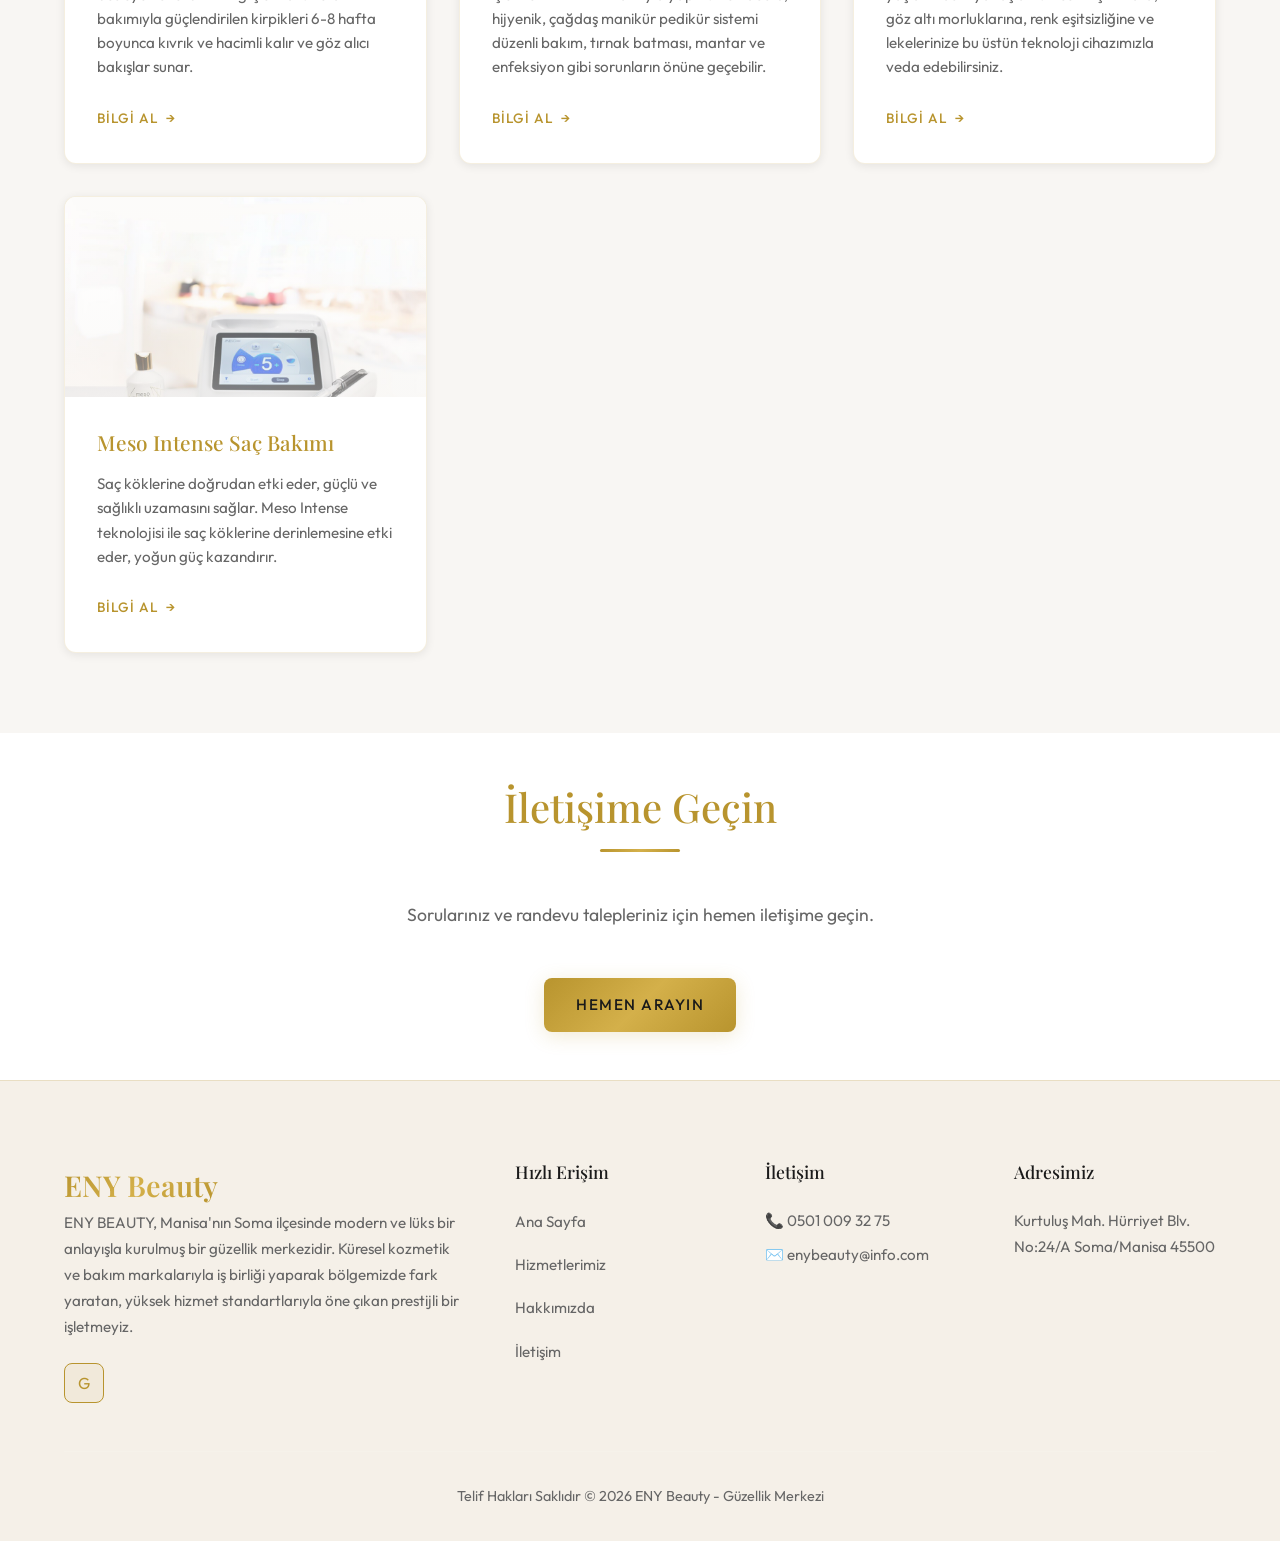
==== commit ddfb8ea8: "business update" ====
--- a/hizmetlerimiz.html
+++ b/hizmetlerimiz.html
@@ -83,6 +83,24 @@
                     <h3>Babor</h3>
                     <p>Alman kozmetik markası. Yenilikçi ampuller ve profesyonel cilt bakım çözümleriyle dünya çapında
                         bilinir.</p>
+                </div>
+
+                <div class="partner-card">
+                    <img src="img/is-birlikleri/dr jart logo.png" alt="Dr.Jart+ Logo" class="partner-logo-img">
+                    <h3>Dr.Jart+</h3>
+                    <p>Kore dermokozmetik vizyonunun öncüsü. Cilt bariyerini güçlendiren yenilikçi formülleri ve hedef odaklı bakım çözümleriyle dünya çapında güven verir.</p>
+                </div>
+
+                <div class="partner-card">
+                    <img src="img/is-birlikleri/the ordinary logo.png" alt="The Ordinary Logo" class="partner-logo-img">
+                    <h3>The Ordinary</h3>
+                    <p>Kanada menşeili yenilikçi marka. Yüksek konsantrasyonlu saf aktif bileşenleri ve klinik yaklaşımlı formülleriyle cilde hedefe yönelik etkin bakım sunar.</p>
+                </div>
+
+                <div class="partner-card">
+                    <img src="img/is-birlikleri/Origins.png" alt="Origins Logo" class="partner-logo-img">
+                    <h3>Origins</h3>
+                    <p>Doğadan ilham alan seçkin cilt bakım markası. Güçlü bitkisel özleri gelişmiş bilimle harmanlayarak cilde doğal ışıltı ve canlılık kazandırır.</p>
                 </div>
             </div>
         </div>
--- a/css/style.css
+++ b/css/style.css
@@ -1027,6 +1027,10 @@
     order: -1;
     max-width: 500px;
     margin: 0 auto;
+  }
+
+  .partners-grid {
+    grid-template-columns: repeat(2, 1fr);
   }
 }
 
